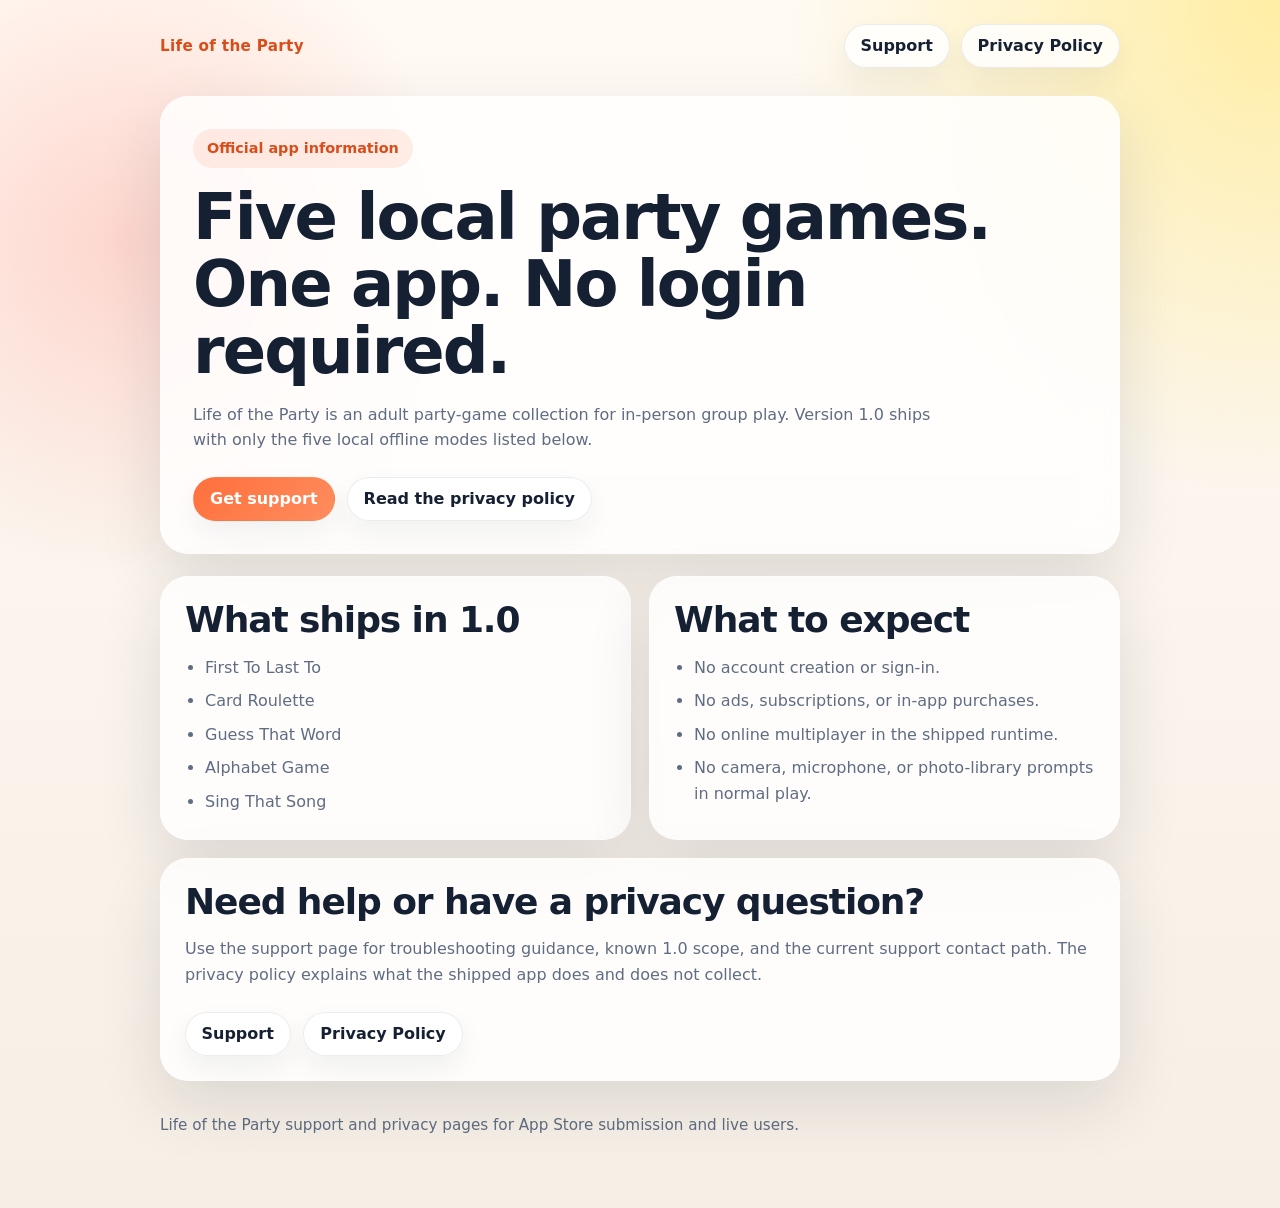
==== index.html @ 5464cca2 "Publish Life of the Party support and privacy pages" ====
<!doctype html>
<html lang="en">
  <head>
    <meta charset="utf-8" />
    <meta name="viewport" content="width=device-width, initial-scale=1" />
    <title>Life of the Party</title>
    <meta
      name="description"
      content="Official support and privacy pages for the Life of the Party iOS app."
    />
    <link rel="stylesheet" href="./styles.css" />
  </head>
  <body>
    <main class="page-shell">
      <nav class="top-nav" aria-label="Primary">
        <a class="brand" href="./">Life of the Party</a>
        <div class="nav-links">
          <a class="nav-pill" href="./support/">Support</a>
          <a class="nav-pill" href="./privacy/">Privacy Policy</a>
        </div>
      </nav>

      <section class="hero">
        <span class="eyebrow">Official app information</span>
        <h1>Five local party games. One app. No login required.</h1>
        <p class="lede">
          Life of the Party is an adult party-game collection for in-person
          group play. Version 1.0 ships with only the five local offline modes
          listed below.
        </p>
        <div class="cta-row">
          <a class="button button-primary" href="./support/">Get support</a>
          <a class="button" href="./privacy/">Read the privacy policy</a>
        </div>
      </section>

      <section class="grid two-up section" aria-label="App overview">
        <article class="card">
          <h2>What ships in 1.0</h2>
          <ul>
            <li>First To Last To</li>
            <li>Card Roulette</li>
            <li>Guess That Word</li>
            <li>Alphabet Game</li>
            <li>Sing That Song</li>
          </ul>
        </article>
        <article class="card">
          <h2>What to expect</h2>
          <ul>
            <li>No account creation or sign-in.</li>
            <li>No ads, subscriptions, or in-app purchases.</li>
            <li>No online multiplayer in the shipped runtime.</li>
            <li>No camera, microphone, or photo-library prompts in normal play.</li>
          </ul>
        </article>
      </section>

      <section class="card section">
        <h2>Need help or have a privacy question?</h2>
        <p>
          Use the support page for troubleshooting guidance, known 1.0 scope,
          and the current support contact path. The privacy policy explains what
          the shipped app does and does not collect.
        </p>
        <div class="cta-row">
          <a class="button" href="./support/">Support</a>
          <a class="button" href="./privacy/">Privacy Policy</a>
        </div>
      </section>

      <footer class="site-footer">
        <p>
          Life of the Party support and privacy pages for App Store submission
          and live users.
        </p>
      </footer>
    </main>
  </body>
</html>
---- styles.css ----
:root {
  color-scheme: light;
  --bg: #f6efe6;
  --surface: rgba(255, 255, 255, 0.82);
  --surface-strong: rgba(255, 255, 255, 0.94);
  --border: rgba(17, 24, 39, 0.08);
  --text: #152033;
  --muted: #5f6c82;
  --accent: #ff6f3c;
  --accent-strong: #d94d1a;
  --accent-soft: rgba(255, 111, 60, 0.12);
  --shadow: 0 24px 64px rgba(21, 32, 51, 0.12);
  --radius-xl: 28px;
  --radius-lg: 20px;
  --radius-md: 14px;
  --max-width: 960px;
  font-family:
    "SF Pro Display",
    "SF Pro Text",
    "Segoe UI",
    system-ui,
    -apple-system,
    BlinkMacSystemFont,
    sans-serif;
}

* {
  box-sizing: border-box;
}

html {
  scroll-behavior: smooth;
}

body {
  margin: 0;
  color: var(--text);
  background:
    radial-gradient(circle at top right, rgba(255, 214, 10, 0.34), transparent 28%),
    radial-gradient(circle at 10% 20%, rgba(255, 59, 48, 0.18), transparent 22%),
    linear-gradient(180deg, #fffaf3 0%, var(--bg) 100%);
  line-height: 1.6;
}

a {
  color: var(--accent-strong);
}

a:hover {
  color: var(--accent);
}

.page-shell {
  width: min(calc(100% - 32px), var(--max-width));
  margin: 0 auto;
  padding: 24px 0 56px;
}

.top-nav {
  display: flex;
  flex-wrap: wrap;
  align-items: center;
  justify-content: space-between;
  gap: 12px;
  margin-bottom: 28px;
}

.brand {
  font-size: 0.95rem;
  font-weight: 700;
  letter-spacing: 0.02em;
  text-decoration: none;
}

.nav-links {
  display: flex;
  flex-wrap: wrap;
  gap: 10px;
}

.nav-pill,
.button {
  display: inline-flex;
  align-items: center;
  justify-content: center;
  gap: 8px;
  min-height: 44px;
  padding: 0 16px;
  border-radius: 999px;
  border: 1px solid var(--border);
  background: var(--surface);
  color: var(--text);
  text-decoration: none;
  font-weight: 600;
  box-shadow: 0 12px 28px rgba(21, 32, 51, 0.06);
  backdrop-filter: blur(18px);
}

.button-primary {
  background: linear-gradient(135deg, var(--accent) 0%, #ff8d5e 100%);
  color: #fff;
  border-color: transparent;
}

.hero,
.card {
  background: var(--surface);
  border: 1px solid rgba(255, 255, 255, 0.45);
  border-radius: var(--radius-xl);
  box-shadow: var(--shadow);
  backdrop-filter: blur(18px);
}

.hero {
  padding: 32px;
}

.eyebrow {
  display: inline-flex;
  align-items: center;
  gap: 8px;
  padding: 8px 14px;
  border-radius: 999px;
  background: var(--accent-soft);
  color: var(--accent-strong);
  font-size: 0.9rem;
  font-weight: 700;
}

h1,
h2,
h3 {
  margin: 0;
  letter-spacing: -0.03em;
  line-height: 1.05;
}

h1 {
  margin-top: 16px;
  font-size: clamp(2.4rem, 5vw, 4.4rem);
}

h2 {
  font-size: clamp(1.65rem, 3vw, 2.25rem);
}

h3 {
  font-size: 1.15rem;
}

.hero p,
.card p,
.card li {
  color: var(--muted);
  font-size: 1rem;
}

.lede {
  max-width: 760px;
  margin: 16px 0 0;
  font-size: 1.1rem;
}

.cta-row {
  display: flex;
  flex-wrap: wrap;
  gap: 12px;
  margin-top: 24px;
}

.grid {
  display: grid;
  gap: 18px;
  margin-top: 24px;
}

.grid.two-up {
  grid-template-columns: repeat(2, minmax(0, 1fr));
}

.card {
  padding: 24px;
}

.card ul {
  margin: 16px 0 0;
  padding-left: 20px;
}

.card li + li {
  margin-top: 8px;
}

.section {
  margin-top: 22px;
}

.section + .section {
  margin-top: 18px;
}

.meta-list {
  display: grid;
  gap: 12px;
  margin-top: 18px;
}

.meta-item {
  padding: 16px 18px;
  border-radius: var(--radius-md);
  background: var(--surface-strong);
  border: 1px solid var(--border);
}

.meta-item strong {
  display: block;
  margin-bottom: 4px;
  font-size: 0.95rem;
}

.site-footer {
  margin-top: 32px;
  color: var(--muted);
  font-size: 0.95rem;
}

.callout {
  border-left: 4px solid var(--accent);
  padding: 16px 18px;
  background: rgba(255, 255, 255, 0.72);
  border-radius: 16px;
}

@media (max-width: 720px) {
  .page-shell {
    width: min(calc(100% - 24px), var(--max-width));
    padding-top: 18px;
  }

  .hero,
  .card {
    padding: 22px;
    border-radius: 24px;
  }

  .grid.two-up {
    grid-template-columns: 1fr;
  }
}
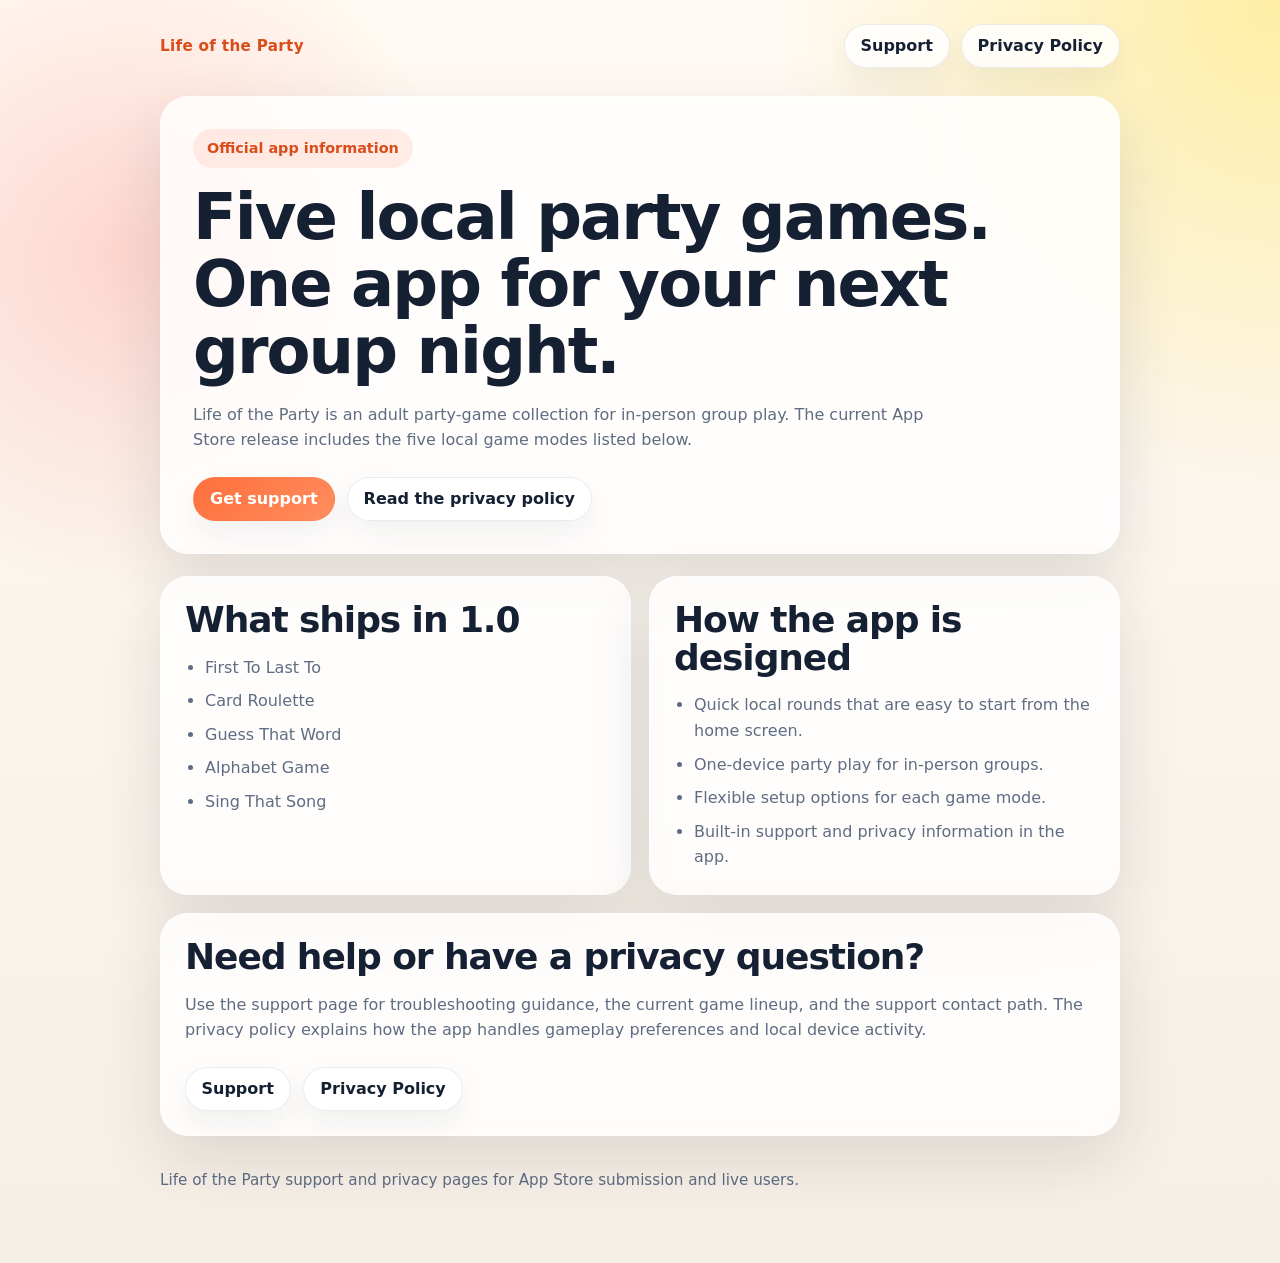
==== commit f4bcff00: "Refocus support and privacy copy on shipped features" ====
--- a/index.html
+++ b/index.html
@@ -22,11 +22,11 @@
 
       <section class="hero">
         <span class="eyebrow">Official app information</span>
-        <h1>Five local party games. One app. No login required.</h1>
+        <h1>Five local party games. One app for your next group night.</h1>
         <p class="lede">
           Life of the Party is an adult party-game collection for in-person
-          group play. Version 1.0 ships with only the five local offline modes
-          listed below.
+          group play. The current App Store release includes the five local
+          game modes listed below.
         </p>
         <div class="cta-row">
           <a class="button button-primary" href="./support/">Get support</a>
@@ -46,12 +46,12 @@
           </ul>
         </article>
         <article class="card">
-          <h2>What to expect</h2>
+          <h2>How the app is designed</h2>
           <ul>
-            <li>No account creation or sign-in.</li>
-            <li>No ads, subscriptions, or in-app purchases.</li>
-            <li>No online multiplayer in the shipped runtime.</li>
-            <li>No camera, microphone, or photo-library prompts in normal play.</li>
+            <li>Quick local rounds that are easy to start from the home screen.</li>
+            <li>One-device party play for in-person groups.</li>
+            <li>Flexible setup options for each game mode.</li>
+            <li>Built-in support and privacy information in the app.</li>
           </ul>
         </article>
       </section>
@@ -59,9 +59,9 @@
       <section class="card section">
         <h2>Need help or have a privacy question?</h2>
         <p>
-          Use the support page for troubleshooting guidance, known 1.0 scope,
-          and the current support contact path. The privacy policy explains what
-          the shipped app does and does not collect.
+          Use the support page for troubleshooting guidance, the current game
+          lineup, and the support contact path. The privacy policy explains how
+          the app handles gameplay preferences and local device activity.
         </p>
         <div class="cta-row">
           <a class="button" href="./support/">Support</a>
